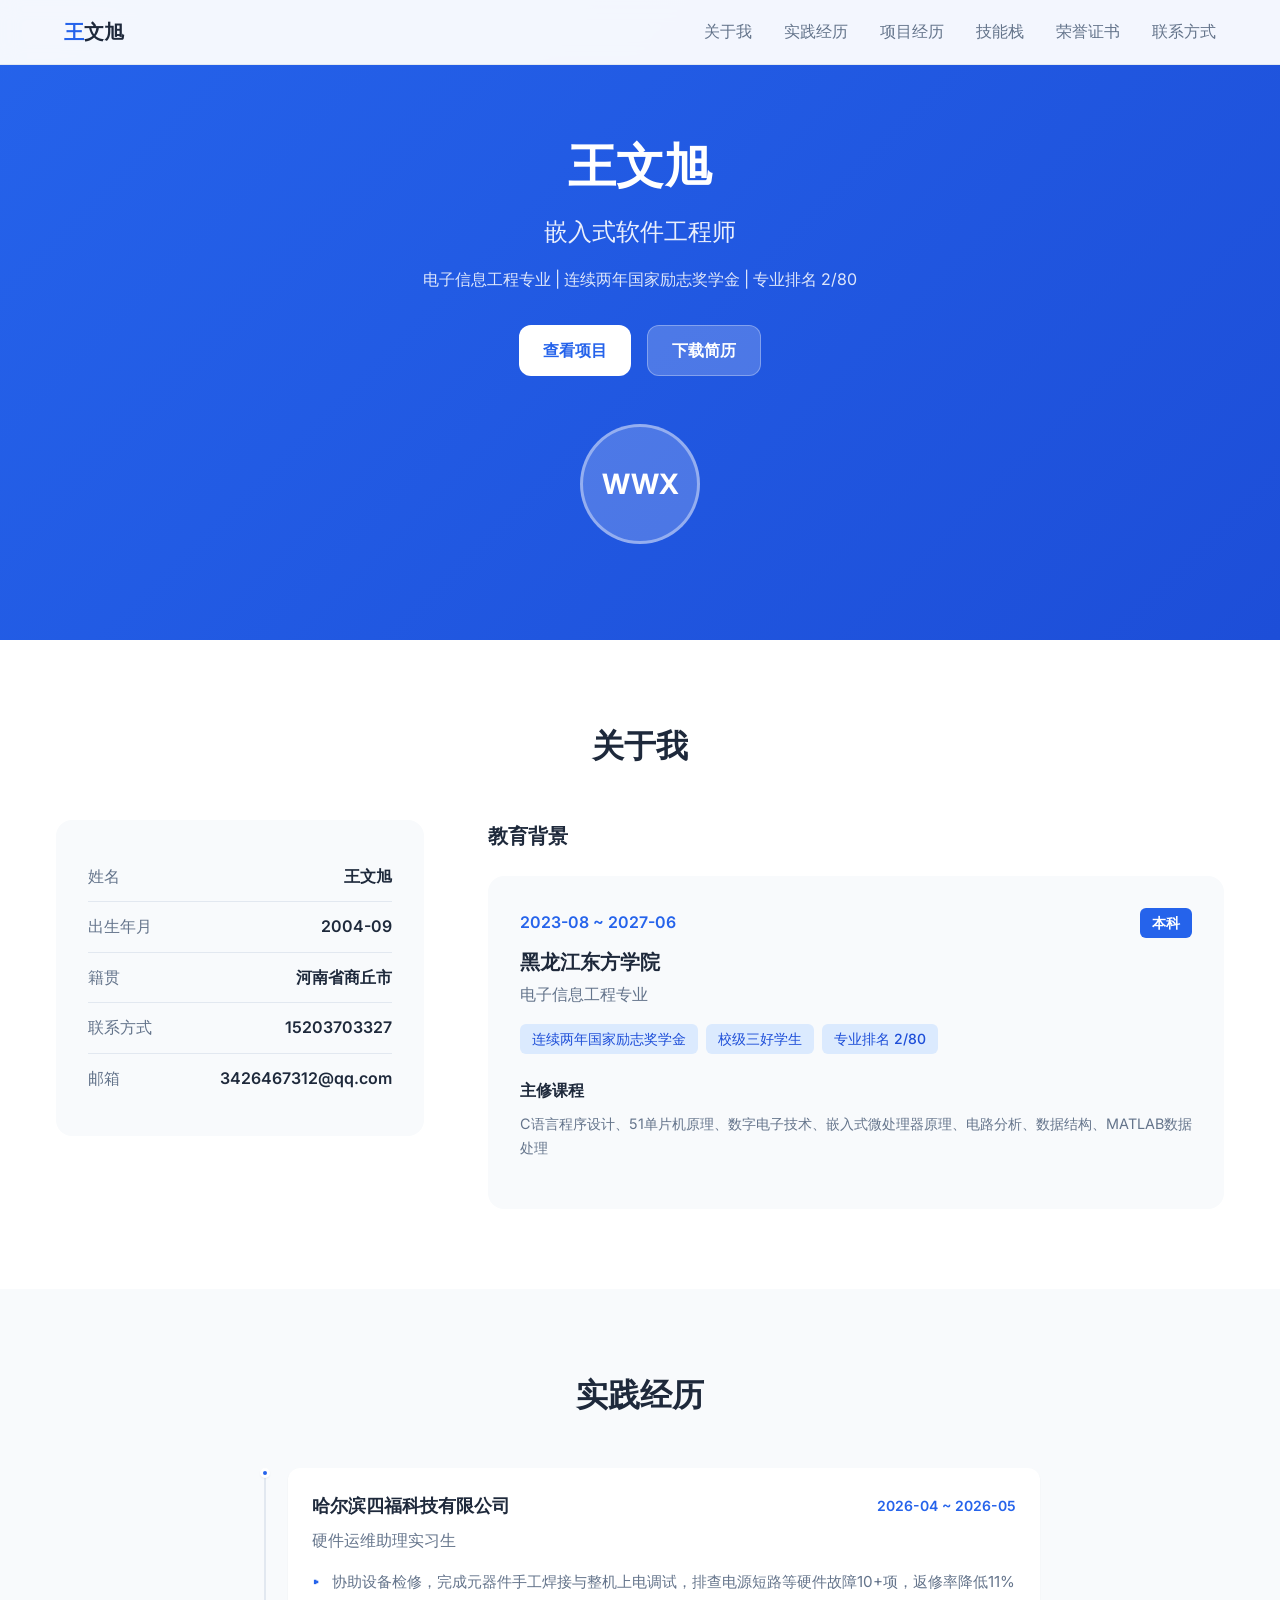
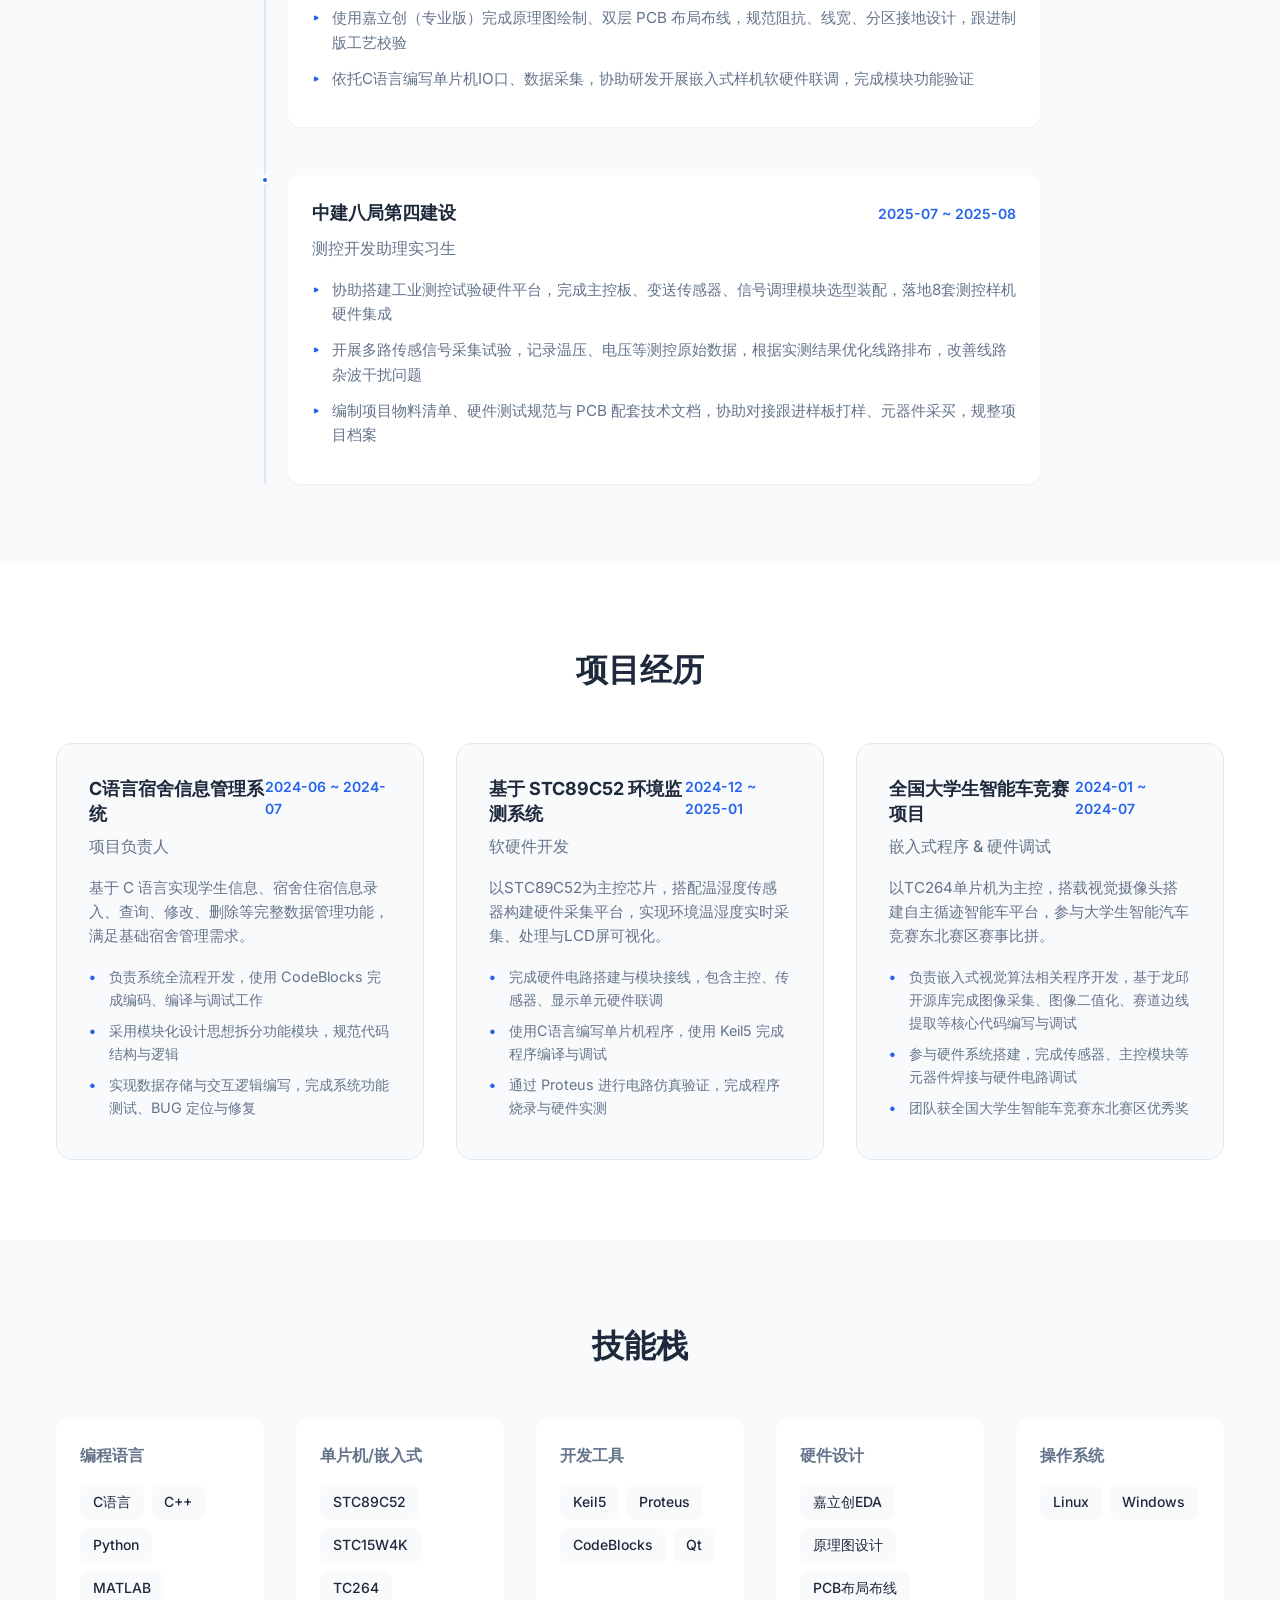
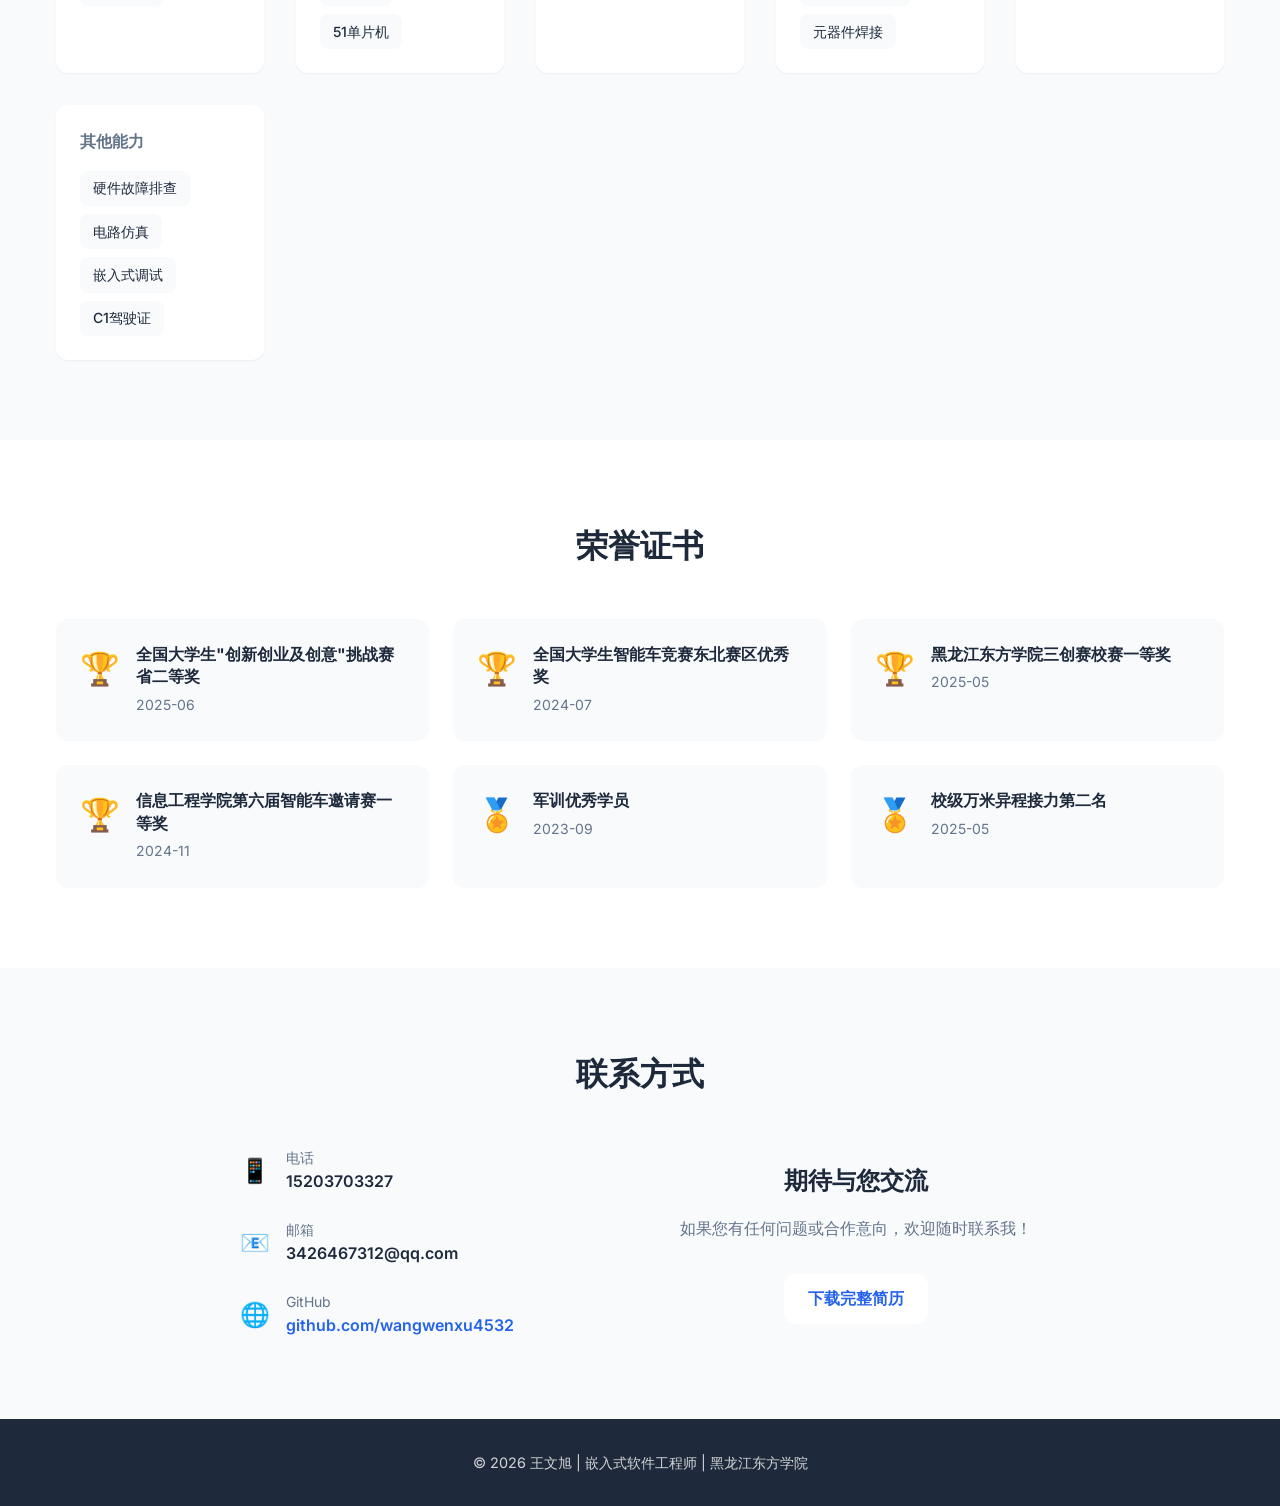
==== index.html @ 25e0a3b1 "Initial commit: Personal resume website" ====
<!DOCTYPE html>
<html lang="zh-CN">
<head>
    <meta charset="UTF-8">
    <meta name="viewport" content="width=device-width, initial-scale=1.0">
    <meta name="description" content="王文旭 - 嵌入式软件工程师 | 电子信息工程 | 个人简历">
    <title>王文旭 - 嵌入式软件工程师</title>
    <link rel="stylesheet" href="css/style.css">
    <link rel="preconnect" href="https://fonts.googleapis.com">
    <link rel="preconnect" href="https://fonts.gstatic.com" crossorigin>
    <link href="https://fonts.googleapis.com/css2?family=Inter:wght@300;400;500;600;700&display=swap" rel="stylesheet">
</head>
<body>
    <nav class="navbar" id="navbar">
        <div class="container">
            <a href="#" class="navbar-logo">王<span>文旭</span></a>
            <ul class="navbar-menu" id="navbarMenu">
                <li><a href="#about" class="nav-link">关于我</a></li>
                <li><a href="#experience" class="nav-link">实践经历</a></li>
                <li><a href="#projects" class="nav-link">项目经历</a></li>
                <li><a href="#skills" class="nav-link">技能栈</a></li>
                <li><a href="#awards" class="nav-link">荣誉证书</a></li>
                <li><a href="#contact" class="nav-link">联系方式</a></li>
            </ul>
            <button class="navbar-toggle" id="navbarToggle">
                <span></span>
                <span></span>
                <span></span>
            </button>
        </div>
    </nav>

    <section class="hero" id="hero">
        <div class="container">
            <div class="hero-content">
                <div class="hero-text">
                    <h1 class="hero-name">王文旭</h1>
                    <h2 class="hero-title">嵌入式软件工程师</h2>
                    <p class="hero-desc">电子信息工程专业 | 连续两年国家励志奖学金 | 专业排名 2/80</p>
                    <div class="hero-buttons">
                        <a href="#projects" class="btn btn-primary">查看项目</a>
                        <a href="assets/resume.pdf" download class="btn btn-secondary">下载简历</a>
                    </div>
                </div>
                <div class="hero-avatar">
                    <div class="avatar-circle">
                        <span>WWX</span>
                    </div>
                </div>
            </div>
        </div>
    </section>

    <section class="about" id="about">
        <div class="container">
            <h2 class="section-title">关于我</h2>
            <div class="about-content">
                <div class="about-info">
                    <div class="info-item">
                        <span class="info-label">姓名</span>
                        <span class="info-value">王文旭</span>
                    </div>
                    <div class="info-item">
                        <span class="info-label">出生年月</span>
                        <span class="info-value">2004-09</span>
                    </div>
                    <div class="info-item">
                        <span class="info-label">籍贯</span>
                        <span class="info-value">河南省商丘市</span>
                    </div>
                    <div class="info-item">
                        <span class="info-label">联系方式</span>
                        <span class="info-value">15203703327</span>
                    </div>
                    <div class="info-item">
                        <span class="info-label">邮箱</span>
                        <span class="info-value">3426467312@qq.com</span>
                    </div>
                </div>
                <div class="about-education">
                    <h3>教育背景</h3>
                    <div class="education-item">
                        <div class="education-header">
                            <span class="education-date">2023-08 ~ 2027-06</span>
                            <span class="education-degree">本科</span>
                        </div>
                        <h4>黑龙江东方学院</h4>
                        <p>电子信息工程专业</p>
                        <div class="education-highlights">
                            <span class="highlight-badge">连续两年国家励志奖学金</span>
                            <span class="highlight-badge">校级三好学生</span>
                            <span class="highlight-badge">专业排名 2/80</span>
                        </div>
                        <div class="education-courses">
                            <h5>主修课程</h5>
                            <p>C语言程序设计、51单片机原理、数字电子技术、嵌入式微处理器原理、电路分析、数据结构、MATLAB数据处理</p>
                        </div>
                    </div>
                </div>
            </div>
        </div>
    </section>

    <section class="experience" id="experience">
        <div class="container">
            <h2 class="section-title">实践经历</h2>
            <div class="timeline">
                <div class="timeline-item">
                    <div class="timeline-dot"></div>
                    <div class="timeline-content">
                        <div class="timeline-header">
                            <h3>哈尔滨四福科技有限公司</h3>
                            <span class="timeline-date">2026-04 ~ 2026-05</span>
                        </div>
                        <p class="timeline-position">硬件运维助理实习生</p>
                        <ul class="timeline-list">
                            <li>协助设备检修，完成元器件手工焊接与整机上电调试，排查电源短路等硬件故障10+项，返修率降低11%</li>
                            <li>使用嘉立创（专业版）完成原理图绘制、双层 PCB 布局布线，规范阻抗、线宽、分区接地设计，跟进制版工艺校验</li>
                            <li>依托C语言编写单片机IO口、数据采集，协助研发开展嵌入式样机软硬件联调，完成模块功能验证</li>
                        </ul>
                    </div>
                </div>
                <div class="timeline-item">
                    <div class="timeline-dot"></div>
                    <div class="timeline-content">
                        <div class="timeline-header">
                            <h3>中建八局第四建设</h3>
                            <span class="timeline-date">2025-07 ~ 2025-08</span>
                        </div>
                        <p class="timeline-position">测控开发助理实习生</p>
                        <ul class="timeline-list">
                            <li>协助搭建工业测控试验硬件平台，完成主控板、变送传感器、信号调理模块选型装配，落地8套测控样机硬件集成</li>
                            <li>开展多路传感信号采集试验，记录温压、电压等测控原始数据，根据实测结果优化线路排布，改善线路杂波干扰问题</li>
                            <li>编制项目物料清单、硬件测试规范与 PCB 配套技术文档，协助对接跟进样板打样、元器件采买，规整项目档案</li>
                        </ul>
                    </div>
                </div>
            </div>
        </div>
    </section>

    <section class="projects" id="projects">
        <div class="container">
            <h2 class="section-title">项目经历</h2>
            <div class="projects-grid">
                <div class="project-card">
                    <div class="project-header">
                        <h3>C语言宿舍信息管理系统</h3>
                        <span class="project-date">2024-06 ~ 2024-07</span>
                    </div>
                    <p class="project-role">项目负责人</p>
                    <p class="project-desc">基于 C 语言实现学生信息、宿舍住宿信息录入、查询、修改、删除等完整数据管理功能，满足基础宿舍管理需求。</p>
                    <ul class="project-list">
                        <li>负责系统全流程开发，使用 CodeBlocks 完成编码、编译与调试工作</li>
                        <li>采用模块化设计思想拆分功能模块，规范代码结构与逻辑</li>
                        <li>实现数据存储与交互逻辑编写，完成系统功能测试、BUG 定位与修复</li>
                    </ul>
                </div>
                <div class="project-card">
                    <div class="project-header">
                        <h3>基于 STC89C52 环境监测系统</h3>
                        <span class="project-date">2024-12 ~ 2025-01</span>
                    </div>
                    <p class="project-role">软硬件开发</p>
                    <p class="project-desc">以STC89C52为主控芯片，搭配温湿度传感器构建硬件采集平台，实现环境温湿度实时采集、处理与LCD屏可视化。</p>
                    <ul class="project-list">
                        <li>完成硬件电路搭建与模块接线，包含主控、传感器、显示单元硬件联调</li>
                        <li>使用C语言编写单片机程序，使用 Keil5 完成程序编译与调试</li>
                        <li>通过 Proteus 进行电路仿真验证，完成程序烧录与硬件实测</li>
                    </ul>
                </div>
                <div class="project-card">
                    <div class="project-header">
                        <h3>全国大学生智能车竞赛项目</h3>
                        <span class="project-date">2024-01 ~ 2024-07</span>
                    </div>
                    <p class="project-role">嵌入式程序 & 硬件调试</p>
                    <p class="project-desc">以TC264单片机为主控，搭载视觉摄像头搭建自主循迹智能车平台，参与大学生智能汽车竞赛东北赛区赛事比拼。</p>
                    <ul class="project-list">
                        <li>负责嵌入式视觉算法相关程序开发，基于龙邱开源库完成图像采集、图像二值化、赛道边线提取等核心代码编写与调试</li>
                        <li>参与硬件系统搭建，完成传感器、主控模块等元器件焊接与硬件电路调试</li>
                        <li>团队获全国大学生智能车竞赛东北赛区优秀奖</li>
                    </ul>
                </div>
            </div>
        </div>
    </section>

    <section class="skills" id="skills">
        <div class="container">
            <h2 class="section-title">技能栈</h2>
            <div class="skills-grid">
                <div class="skill-category">
                    <h3>编程语言</h3>
                    <div class="skills-list">
                        <span class="skill-tag">C语言</span>
                        <span class="skill-tag">C++</span>
                        <span class="skill-tag">Python</span>
                        <span class="skill-tag">MATLAB</span>
                    </div>
                </div>
                <div class="skill-category">
                    <h3>单片机/嵌入式</h3>
                    <div class="skills-list">
                        <span class="skill-tag">STC89C52</span>
                        <span class="skill-tag">STC15W4K</span>
                        <span class="skill-tag">TC264</span>
                        <span class="skill-tag">51单片机</span>
                    </div>
                </div>
                <div class="skill-category">
                    <h3>开发工具</h3>
                    <div class="skills-list">
                        <span class="skill-tag">Keil5</span>
                        <span class="skill-tag">Proteus</span>
                        <span class="skill-tag">CodeBlocks</span>
                        <span class="skill-tag">Qt</span>
                    </div>
                </div>
                <div class="skill-category">
                    <h3>硬件设计</h3>
                    <div class="skills-list">
                        <span class="skill-tag">嘉立创EDA</span>
                        <span class="skill-tag">原理图设计</span>
                        <span class="skill-tag">PCB布局布线</span>
                        <span class="skill-tag">元器件焊接</span>
                    </div>
                </div>
                <div class="skill-category">
                    <h3>操作系统</h3>
                    <div class="skills-list">
                        <span class="skill-tag">Linux</span>
                        <span class="skill-tag">Windows</span>
                    </div>
                </div>
                <div class="skill-category">
                    <h3>其他能力</h3>
                    <div class="skills-list">
                        <span class="skill-tag">硬件故障排查</span>
                        <span class="skill-tag">电路仿真</span>
                        <span class="skill-tag">嵌入式调试</span>
                        <span class="skill-tag">C1驾驶证</span>
                    </div>
                </div>
            </div>
        </div>
    </section>

    <section class="awards" id="awards">
        <div class="container">
            <h2 class="section-title">荣誉证书</h2>
            <div class="awards-grid">
                <div class="award-item">
                    <div class="award-icon">🏆</div>
                    <div class="award-content">
                        <h4>全国大学生"创新创业及创意"挑战赛省二等奖</h4>
                        <span class="award-date">2025-06</span>
                    </div>
                </div>
                <div class="award-item">
                    <div class="award-icon">🏆</div>
                    <div class="award-content">
                        <h4>全国大学生智能车竞赛东北赛区优秀奖</h4>
                        <span class="award-date">2024-07</span>
                    </div>
                </div>
                <div class="award-item">
                    <div class="award-icon">🏆</div>
                    <div class="award-content">
                        <h4>黑龙江东方学院三创赛校赛一等奖</h4>
                        <span class="award-date">2025-05</span>
                    </div>
                </div>
                <div class="award-item">
                    <div class="award-icon">🏆</div>
                    <div class="award-content">
                        <h4>信息工程学院第六届智能车邀请赛一等奖</h4>
                        <span class="award-date">2024-11</span>
                    </div>
                </div>
                <div class="award-item">
                    <div class="award-icon">🏅</div>
                    <div class="award-content">
                        <h4>军训优秀学员</h4>
                        <span class="award-date">2023-09</span>
                    </div>
                </div>
                <div class="award-item">
                    <div class="award-icon">🏅</div>
                    <div class="award-content">
                        <h4>校级万米异程接力第二名</h4>
                        <span class="award-date">2025-05</span>
                    </div>
                </div>
            </div>
        </div>
    </section>

    <section class="contact" id="contact">
        <div class="container">
            <h2 class="section-title">联系方式</h2>
            <div class="contact-content">
                <div class="contact-info">
                    <div class="contact-item">
                        <span class="contact-icon">📱</span>
                        <div class="contact-text">
                            <span class="contact-label">电话</span>
                            <span class="contact-value">15203703327</span>
                        </div>
                    </div>
                    <div class="contact-item">
                        <span class="contact-icon">📧</span>
                        <div class="contact-text">
                            <span class="contact-label">邮箱</span>
                            <span class="contact-value">3426467312@qq.com</span>
                        </div>
                    </div>
                    <div class="contact-item">
                        <span class="contact-icon">🌐</span>
                        <div class="contact-text">
                            <span class="contact-label">GitHub</span>
                            <span class="contact-value"><a href="https://github.com/wangwenxu4532" target="_blank">github.com/wangwenxu4532</a></span>
                        </div>
                    </div>
                </div>
                <div class="contact-action">
                    <h3>期待与您交流</h3>
                    <p>如果您有任何问题或合作意向，欢迎随时联系我！</p>
                    <a href="assets/resume.pdf" download class="btn btn-primary">下载完整简历</a>
                </div>
            </div>
        </div>
    </section>

    <footer class="footer">
        <div class="container">
            <p>&copy; 2026 王文旭 | 嵌入式软件工程师 | 黑龙江东方学院</p>
        </div>
    </footer>

    <script src="js/main.js"></script>
</body>
</html>
---- css/style.css ----
:root {
    --primary-color: #2563EB;
    --primary-dark: #1D4ED8;
    --primary-light: #3B82F6;
    --bg-color: #FFFFFF;
    --bg-secondary: #F8FAFC;
    --text-primary: #1E293B;
    --text-secondary: #64748B;
    --border-color: #E2E8F0;
    --shadow-sm: 0 1px 2px 0 rgba(0, 0, 0, 0.05);
    --shadow-md: 0 4px 6px -1px rgba(0, 0, 0, 0.1), 0 2px 4px -1px rgba(0, 0, 0, 0.06);
    --shadow-lg: 0 10px 15px -3px rgba(0, 0, 0, 0.1), 0 4px 6px -2px rgba(0, 0, 0, 0.05);
    --radius-sm: 0.375rem;
    --radius-md: 0.5rem;
    --radius-lg: 0.75rem;
    --radius-xl: 1rem;
    --font-sans: 'Inter', -apple-system, BlinkMacSystemFont, 'Segoe UI', Roboto, sans-serif;
    --transition: all 0.3s ease;
}

* {
    margin: 0;
    padding: 0;
    box-sizing: border-box;
}

html {
    scroll-behavior: smooth;
}

body {
    font-family: var(--font-sans);
    color: var(--text-primary);
    background-color: var(--bg-color);
    line-height: 1.6;
    overflow-x: hidden;
}

.container {
    max-width: 1200px;
    margin: 0 auto;
    padding: 0 1rem;
}

.navbar {
    position: fixed;
    top: 0;
    left: 0;
    right: 0;
    background-color: rgba(255, 255, 255, 0.95);
    backdrop-filter: blur(10px);
    border-bottom: 1px solid var(--border-color);
    z-index: 1000;
    transition: var(--transition);
}

.navbar.scrolled {
    box-shadow: var(--shadow-md);
}

.navbar .container {
    display: flex;
    justify-content: space-between;
    align-items: center;
    padding: 1rem 1.5rem;
}

.navbar-logo {
    font-size: 1.25rem;
    font-weight: 700;
    color: var(--primary-color);
    text-decoration: none;
}

.navbar-logo span {
    color: var(--text-primary);
}

.navbar-menu {
    display: flex;
    list-style: none;
    gap: 2rem;
}

.nav-link {
    text-decoration: none;
    color: var(--text-secondary);
    font-weight: 500;
    transition: var(--transition);
    position: relative;
}

.nav-link:hover,
.nav-link.active {
    color: var(--primary-color);
}

.nav-link.active::after {
    content: '';
    position: absolute;
    bottom: -4px;
    left: 0;
    width: 100%;
    height: 2px;
    background-color: var(--primary-color);
}

.navbar-toggle {
    display: none;
    flex-direction: column;
    gap: 4px;
    background: none;
    border: none;
    cursor: pointer;
    padding: 4px;
}

.navbar-toggle span {
    width: 24px;
    height: 2px;
    background-color: var(--text-primary);
    transition: var(--transition);
}

.navbar-toggle.active span:nth-child(1) {
    transform: rotate(45deg) translate(5px, 5px);
}

.navbar-toggle.active span:nth-child(2) {
    opacity: 0;
}

.navbar-toggle.active span:nth-child(3) {
    transform: rotate(-45deg) translate(5px, -5px);
}

.hero {
    padding: 8rem 0 6rem;
    background: linear-gradient(135deg, var(--primary-color) 0%, var(--primary-dark) 100%);
    color: white;
    text-align: center;
}

.hero-content {
    display: flex;
    flex-direction: column;
    align-items: center;
    gap: 2rem;
}

.hero-text {
    max-width: 600px;
}

.hero-name {
    font-size: 3rem;
    font-weight: 700;
    margin-bottom: 0.5rem;
}

.hero-title {
    font-size: 1.5rem;
    font-weight: 500;
    margin-bottom: 1rem;
    opacity: 0.9;
}

.hero-desc {
    font-size: 1rem;
    opacity: 0.85;
    margin-bottom: 2rem;
}

.hero-buttons {
    display: flex;
    gap: 1rem;
    flex-wrap: wrap;
    justify-content: center;
}

.btn {
    padding: 0.75rem 1.5rem;
    border-radius: var(--radius-lg);
    font-weight: 600;
    text-decoration: none;
    transition: var(--transition);
    display: inline-flex;
    align-items: center;
    gap: 0.5rem;
}

.btn-primary {
    background-color: white;
    color: var(--primary-color);
}

.btn-primary:hover {
    background-color: #F1F5F9;
    transform: translateY(-2px);
    box-shadow: var(--shadow-lg);
}

.btn-secondary {
    background-color: rgba(255, 255, 255, 0.2);
    color: white;
    border: 1px solid rgba(255, 255, 255, 0.3);
}

.btn-secondary:hover {
    background-color: rgba(255, 255, 255, 0.3);
    transform: translateY(-2px);
}

.hero-avatar {
    margin-top: 1rem;
}

.avatar-circle {
    width: 120px;
    height: 120px;
    border-radius: 50%;
    background-color: rgba(255, 255, 255, 0.2);
    border: 3px solid rgba(255, 255, 255, 0.4);
    display: flex;
    align-items: center;
    justify-content: center;
    font-size: 1.75rem;
    font-weight: 700;
}

section {
    padding: 5rem 0;
}

.section-title {
    font-size: 2rem;
    font-weight: 700;
    text-align: center;
    margin-bottom: 3rem;
    color: var(--text-primary);
}

.about {
    background-color: var(--bg-color);
}

.about-content {
    display: grid;
    grid-template-columns: 1fr 2fr;
    gap: 4rem;
    align-items: start;
}

.about-info {
    background-color: var(--bg-secondary);
    padding: 2rem;
    border-radius: var(--radius-xl);
}

.info-item {
    display: flex;
    justify-content: space-between;
    padding: 0.75rem 0;
    border-bottom: 1px solid var(--border-color);
}

.info-item:last-child {
    border-bottom: none;
}

.info-label {
    color: var(--text-secondary);
    font-weight: 500;
}

.info-value {
    color: var(--text-primary);
    font-weight: 600;
}

.about-education h3 {
    font-size: 1.25rem;
    margin-bottom: 1.5rem;
    color: var(--text-primary);
}

.education-item {
    background-color: var(--bg-secondary);
    padding: 2rem;
    border-radius: var(--radius-xl);
}

.education-header {
    display: flex;
    justify-content: space-between;
    align-items: center;
    margin-bottom: 0.5rem;
}

.education-date {
    color: var(--primary-color);
    font-weight: 600;
}

.education-degree {
    background-color: var(--primary-color);
    color: white;
    padding: 0.25rem 0.75rem;
    border-radius: var(--radius-sm);
    font-size: 0.875rem;
    font-weight: 600;
}

.education-item h4 {
    font-size: 1.25rem;
    margin-bottom: 0.25rem;
}

.education-item p {
    color: var(--text-secondary);
    margin-bottom: 1rem;
}

.education-highlights {
    display: flex;
    flex-wrap: wrap;
    gap: 0.5rem;
    margin-bottom: 1.5rem;
}

.highlight-badge {
    background-color: #DBEAFE;
    color: var(--primary-dark);
    padding: 0.25rem 0.75rem;
    border-radius: var(--radius-sm);
    font-size: 0.875rem;
    font-weight: 500;
}

.education-courses h5 {
    font-size: 1rem;
    margin-bottom: 0.5rem;
    color: var(--text-primary);
}

.education-courses p {
    font-size: 0.9rem;
    line-height: 1.7;
}

.experience {
    background-color: var(--bg-secondary);
}

.timeline {
    position: relative;
    max-width: 800px;
    margin: 0 auto;
}

.timeline::before {
    content: '';
    position: absolute;
    left: 24px;
    top: 0;
    bottom: 0;
    width: 2px;
    background-color: var(--border-color);
}

.timeline-item {
    position: relative;
    padding-left: 3rem;
    margin-bottom: 3rem;
}

.timeline-item:last-child {
    margin-bottom: 0;
}

.timeline-dot {
    position: absolute;
    left: 20px;
    top: 0;
    width: 10px;
    height: 10px;
    background-color: var(--primary-color);
    border-radius: 50%;
    border: 3px solid white;
    box-shadow: var(--shadow-sm);
}

.timeline-content {
    background-color: white;
    padding: 1.5rem;
    border-radius: var(--radius-lg);
    box-shadow: var(--shadow-sm);
}

.timeline-header {
    display: flex;
    justify-content: space-between;
    align-items: center;
    margin-bottom: 0.5rem;
}

.timeline-header h3 {
    font-size: 1.125rem;
}

.timeline-date {
    color: var(--primary-color);
    font-weight: 600;
    font-size: 0.875rem;
}

.timeline-position {
    color: var(--text-secondary);
    font-weight: 500;
    margin-bottom: 1rem;
}

.timeline-list {
    list-style: none;
}

.timeline-list li {
    padding-left: 1.25rem;
    position: relative;
    margin-bottom: 0.75rem;
    color: var(--text-secondary);
    font-size: 0.95rem;
}

.timeline-list li::before {
    content: '▸';
    position: absolute;
    left: 0;
    color: var(--primary-color);
    font-weight: 600;
}

.projects {
    background-color: var(--bg-color);
}

.projects-grid {
    display: grid;
    grid-template-columns: repeat(auto-fit, minmax(300px, 1fr));
    gap: 2rem;
}

.project-card {
    background-color: var(--bg-secondary);
    padding: 2rem;
    border-radius: var(--radius-xl);
    transition: var(--transition);
    border: 1px solid var(--border-color);
}

.project-card:hover {
    transform: translateY(-5px);
    box-shadow: var(--shadow-lg);
    border-color: var(--primary-color);
}

.project-header {
    display: flex;
    justify-content: space-between;
    align-items: flex-start;
    margin-bottom: 0.5rem;
}

.project-header h3 {
    font-size: 1.125rem;
    line-height: 1.4;
}

.project-date {
    color: var(--primary-color);
    font-weight: 600;
    font-size: 0.875rem;
}

.project-role {
    color: var(--text-secondary);
    font-weight: 500;
    margin-bottom: 1rem;
}

.project-desc {
    color: var(--text-secondary);
    margin-bottom: 1rem;
    font-size: 0.95rem;
}

.project-list {
    list-style: none;
}

.project-list li {
    padding-left: 1.25rem;
    position: relative;
    margin-bottom: 0.5rem;
    color: var(--text-secondary);
    font-size: 0.9rem;
}

.project-list li::before {
    content: '•';
    position: absolute;
    left: 0;
    color: var(--primary-color);
    font-weight: 700;
}

.skills {
    background-color: var(--bg-secondary);
}

.skills-grid {
    display: grid;
    grid-template-columns: repeat(auto-fit, minmax(200px, 1fr));
    gap: 2rem;
}

.skill-category {
    background-color: white;
    padding: 1.5rem;
    border-radius: var(--radius-lg);
    box-shadow: var(--shadow-sm);
}

.skill-category h3 {
    font-size: 1rem;
    color: var(--text-secondary);
    margin-bottom: 1rem;
    font-weight: 600;
}

.skills-list {
    display: flex;
    flex-wrap: wrap;
    gap: 0.5rem;
}

.skill-tag {
    background-color: var(--bg-secondary);
    color: var(--text-primary);
    padding: 0.4rem 0.8rem;
    border-radius: var(--radius-md);
    font-size: 0.875rem;
    font-weight: 500;
    transition: var(--transition);
}

.skill-tag:hover {
    background-color: #DBEAFE;
    color: var(--primary-dark);
}

.awards {
    background-color: var(--bg-color);
}

.awards-grid {
    display: grid;
    grid-template-columns: repeat(auto-fit, minmax(300px, 1fr));
    gap: 1.5rem;
}

.award-item {
    display: flex;
    gap: 1rem;
    background-color: var(--bg-secondary);
    padding: 1.5rem;
    border-radius: var(--radius-lg);
    align-items: flex-start;
}

.award-icon {
    font-size: 2rem;
    flex-shrink: 0;
}

.award-content h4 {
    font-size: 1rem;
    margin-bottom: 0.25rem;
    line-height: 1.4;
}

.award-date {
    color: var(--text-secondary);
    font-size: 0.875rem;
}

.contact {
    background-color: var(--bg-secondary);
}

.contact-content {
    display: grid;
    grid-template-columns: 1fr 1fr;
    gap: 4rem;
    align-items: center;
    max-width: 800px;
    margin: 0 auto;
}

.contact-info {
    display: flex;
    flex-direction: column;
    gap: 1.5rem;
}

.contact-item {
    display: flex;
    align-items: center;
    gap: 1rem;
}

.contact-icon {
    font-size: 1.5rem;
}

.contact-text {
    display: flex;
    flex-direction: column;
}

.contact-label {
    color: var(--text-secondary);
    font-size: 0.875rem;
}

.contact-value {
    color: var(--text-primary);
    font-weight: 600;
    font-size: 1rem;
}

.contact-value a {
    color: var(--primary-color);
    text-decoration: none;
}

.contact-value a:hover {
    text-decoration: underline;
}

.contact-action {
    text-align: center;
}

.contact-action h3 {
    font-size: 1.5rem;
    margin-bottom: 1rem;
}

.contact-action p {
    color: var(--text-secondary);
    margin-bottom: 2rem;
}

.footer {
    background-color: var(--text-primary);
    color: white;
    padding: 2rem 0;
    text-align: center;
}

.footer p {
    font-size: 0.9rem;
    opacity: 0.8;
}

@media (max-width: 768px) {
    .navbar-menu {
        position: fixed;
        top: 60px;
        left: -100%;
        width: 100%;
        background-color: white;
        flex-direction: column;
        padding: 1rem;
        gap: 1rem;
        transition: var(--transition);
        box-shadow: var(--shadow-lg);
    }

    .navbar-menu.active {
        left: 0;
    }

    .navbar-toggle {
        display: flex;
    }

    .hero {
        padding: 6rem 0 4rem;
    }

    .hero-name {
        font-size: 2rem;
    }

    .hero-title {
        font-size: 1.125rem;
    }

    .avatar-circle {
        width: 100px;
        height: 100px;
        font-size: 1.5rem;
    }

    .about-content {
        grid-template-columns: 1fr;
        gap: 2rem;
    }

    .education-header {
        flex-direction: column;
        align-items: flex-start;
        gap: 0.5rem;
    }

    .timeline::before {
        left: 12px;
    }

    .timeline-dot {
        left: 8px;
    }

    .timeline-item {
        padding-left: 2rem;
    }

    .timeline-header {
        flex-direction: column;
        align-items: flex-start;
        gap: 0.5rem;
    }

    .contact-content {
        grid-template-columns: 1fr;
        gap: 2rem;
    }

    .contact-action {
        text-align: left;
    }

    .projects-grid {
        grid-template-columns: 1fr;
    }

    .skills-grid {
        grid-template-columns: repeat(2, 1fr);
    }

    .awards-grid {
        grid-template-columns: 1fr;
    }

    .section-title {
        font-size: 1.5rem;
    }
}

@media (max-width: 480px) {
    .skills-grid {
        grid-template-columns: 1fr;
    }

    .hero-buttons {
        flex-direction: column;
        align-items: center;
    }

    .btn {
        width: 100%;
        justify-content: center;
    }
}

.fade-in {
    opacity: 0;
    transform: translateY(20px);
    transition: opacity 0.6s ease, transform 0.6s ease;
}

.fade-in.visible {
    opacity: 1;
    transform: translateY(0);
}
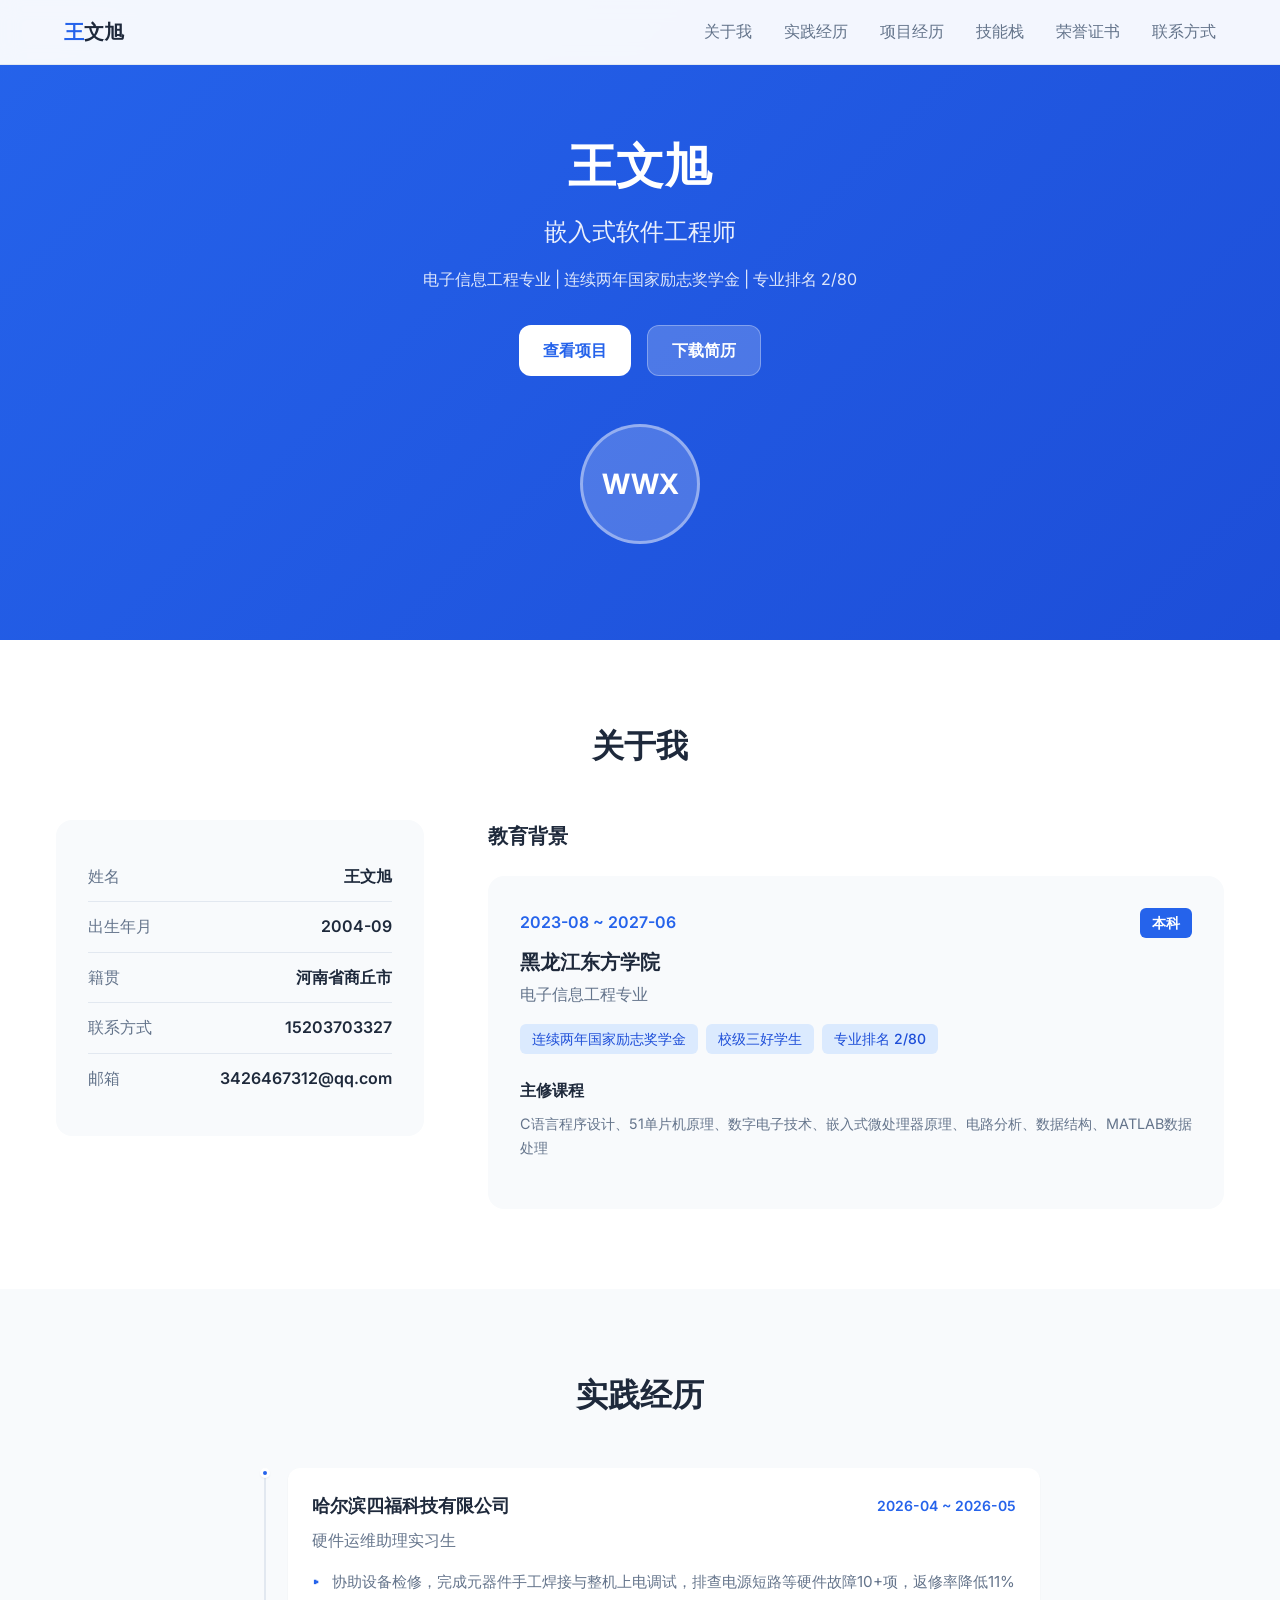
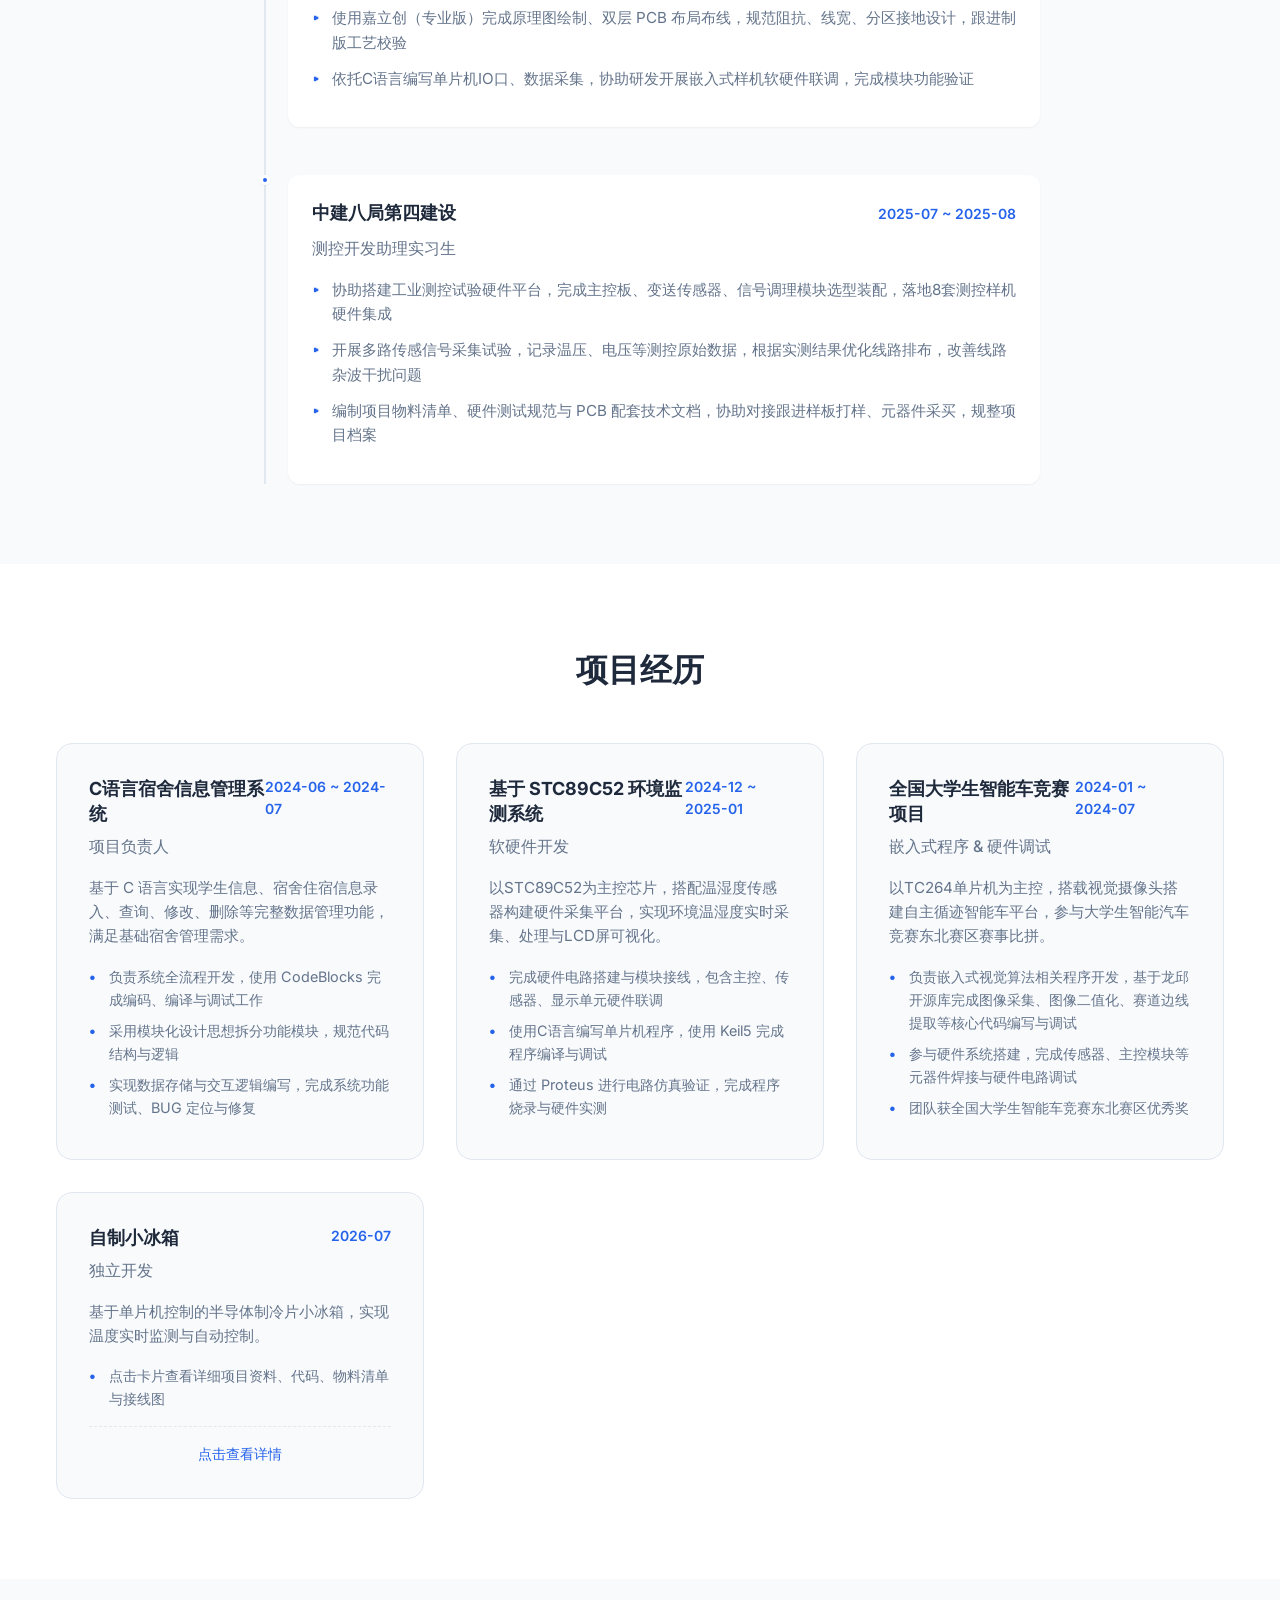
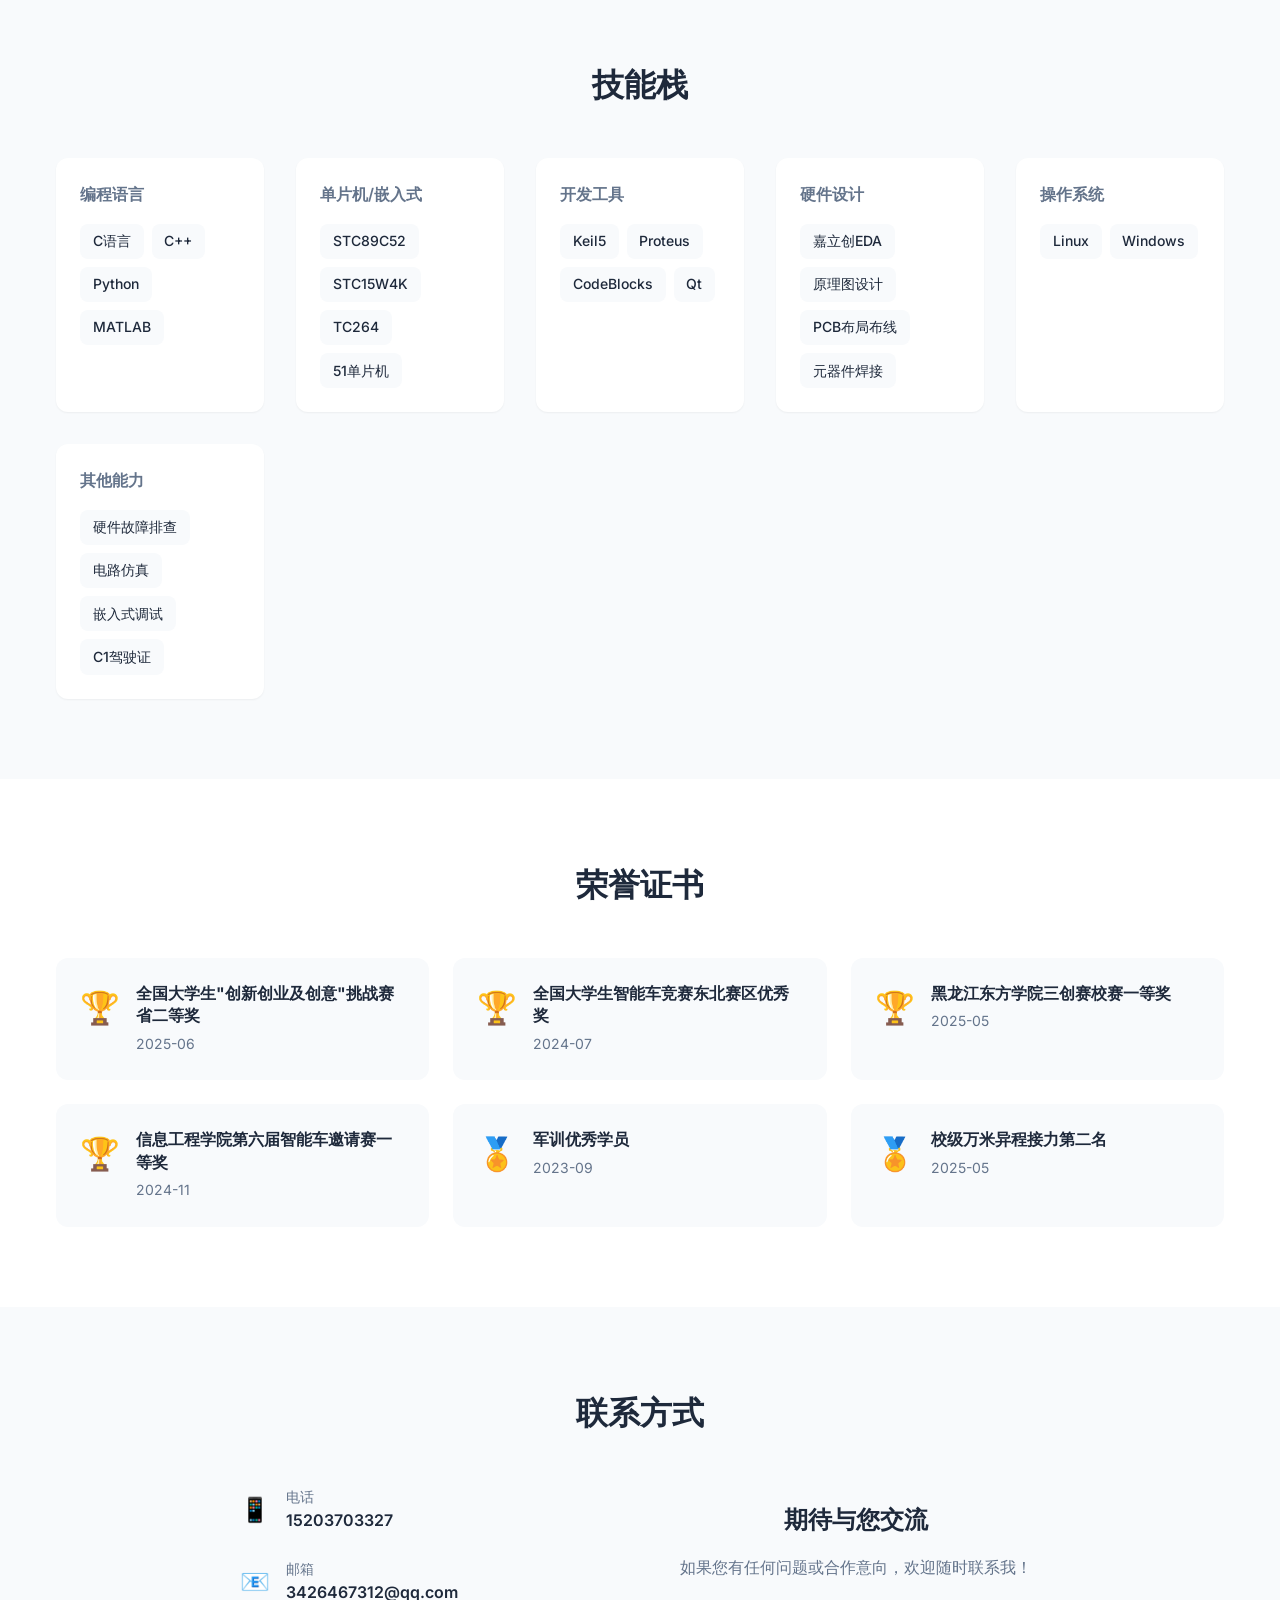
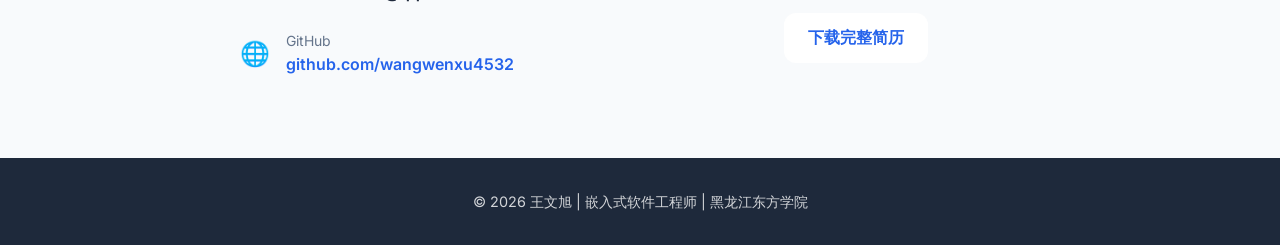
==== commit 8b9092d2: "Add fridge project with detail modal" ====
--- a/index.html
+++ b/index.html
@@ -182,6 +182,18 @@
                         <li>团队获全国大学生智能车竞赛东北赛区优秀奖</li>
                     </ul>
                 </div>
+                <div class="project-card" data-project="fridge" style="cursor: pointer;">
+                    <div class="project-header">
+                        <h3>自制小冰箱</h3>
+                        <span class="project-date">2026-07</span>
+                    </div>
+                    <p class="project-role">独立开发</p>
+                    <p class="project-desc">基于单片机控制的半导体制冷片小冰箱，实现温度实时监测与自动控制。</p>
+                    <ul class="project-list">
+                        <li>点击卡片查看详细项目资料、代码、物料清单与接线图</li>
+                    </ul>
+                    <div class="project-view-hint">点击查看详情</div>
+                </div>
             </div>
         </div>
     </section>
@@ -338,6 +350,87 @@
         </div>
     </footer>
 
+    <!-- 项目详情弹窗 -->
+    <div class="modal" id="projectModal">
+        <div class="modal-overlay"></div>
+        <div class="modal-container">
+            <div class="modal-header">
+                <h2 class="modal-title">自制小冰箱</h2>
+                <button class="modal-close" id="modalClose">&times;</button>
+            </div>
+            <div class="modal-content">
+                <div class="modal-section">
+                    <h3>项目介绍</h3>
+                    <p>基于STC89C52单片机控制的半导体制冷片小冰箱，实现温度实时监测与自动控制。通过DS18B20温度传感器采集箱内温度，根据设定温度阈值自动启停制冷片，同时配合LCD1602液晶显示屏实时显示当前温度与工作状态。</p>
+                </div>
+
+                <div class="modal-section">
+                    <h3>实物展示</h3>
+                    <div class="modal-images" id="fridgeImages">
+                        <p class="modal-placeholder">实物照片待补充...</p>
+                    </div>
+                </div>
+
+                <div class="modal-section">
+                    <h3>下载资料</h3>
+                    <div class="modal-downloads">
+                        <a href="assets/fridge/code.zip" download class="download-item">
+                            <span class="download-icon">📦</span>
+                            <span class="download-text">
+                                <strong>源代码</strong>
+                                <small>包含Keil5工程文件</small>
+                            </span>
+                        </a>
+                        <a href="assets/fridge/bom.pdf" download class="download-item">
+                            <span class="download-icon">📋</span>
+                            <span class="download-text">
+                                <strong>物料清单 (BOM)</strong>
+                                <small>元器件清单与规格</small>
+                            </span>
+                        </a>
+                        <a href="assets/fridge/wiring.pdf" download class="download-item">
+                            <span class="download-icon">🔌</span>
+                            <span class="download-text">
+                                <strong>接线清单</strong>
+                                <small>硬件接线图与说明</small>
+                            </span>
+                        </a>
+                    </div>
+                </div>
+
+                <div class="modal-section">
+                    <h3>技术参数</h3>
+                    <div class="modal-specs">
+                        <div class="spec-item">
+                            <span class="spec-label">主控芯片</span>
+                            <span class="spec-value">STC89C52RC</span>
+                        </div>
+                        <div class="spec-item">
+                            <span class="spec-label">温度传感器</span>
+                            <span class="spec-value">DS18B20</span>
+                        </div>
+                        <div class="spec-item">
+                            <span class="spec-label">显示模块</span>
+                            <span class="spec-value">LCD1602</span>
+                        </div>
+                        <div class="spec-item">
+                            <span class="spec-label">制冷方式</span>
+                            <span class="spec-value">半导体制冷片 TEC1-12706</span>
+                        </div>
+                        <div class="spec-item">
+                            <span class="spec-label">供电电源</span>
+                            <span class="spec-value">12V DC / 6A</span>
+                        </div>
+                        <div class="spec-item">
+                            <span class="spec-label">控制方式</span>
+                            <span class="spec-value">继电器自动开关控制</span>
+                        </div>
+                    </div>
+                </div>
+            </div>
+        </div>
+    </div>
+
     <script src="js/main.js"></script>
 </body>
 </html>
--- a/css/style.css
+++ b/css/style.css
@@ -795,3 +795,244 @@
     opacity: 1;
     transform: translateY(0);
 }
+
+/* ===== 项目详情弹窗 ===== */
+.modal {
+    display: none;
+    position: fixed;
+    top: 0;
+    left: 0;
+    right: 0;
+    bottom: 0;
+    z-index: 2000;
+    justify-content: center;
+    align-items: center;
+    padding: 1rem;
+}
+
+.modal.active {
+    display: flex;
+}
+
+.modal-overlay {
+    position: absolute;
+    top: 0;
+    left: 0;
+    right: 0;
+    bottom: 0;
+    background-color: rgba(0, 0, 0, 0.5);
+    backdrop-filter: blur(4px);
+}
+
+.modal-container {
+    position: relative;
+    background-color: white;
+    border-radius: var(--radius-xl);
+    max-width: 800px;
+    width: 100%;
+    max-height: 90vh;
+    overflow-y: auto;
+    box-shadow: var(--shadow-lg);
+    animation: modalSlideIn 0.3s ease;
+}
+
+@keyframes modalSlideIn {
+    from {
+        opacity: 0;
+        transform: translateY(-30px);
+    }
+    to {
+        opacity: 1;
+        transform: translateY(0);
+    }
+}
+
+.modal-header {
+    display: flex;
+    justify-content: space-between;
+    align-items: center;
+    padding: 1.5rem 2rem;
+    border-bottom: 1px solid var(--border-color);
+    position: sticky;
+    top: 0;
+    background-color: white;
+    z-index: 10;
+}
+
+.modal-title {
+    font-size: 1.5rem;
+    color: var(--text-primary);
+}
+
+.modal-close {
+    background: none;
+    border: none;
+    font-size: 1.75rem;
+    color: var(--text-secondary);
+    cursor: pointer;
+    line-height: 1;
+    padding: 0.25rem;
+    border-radius: var(--radius-sm);
+    transition: var(--transition);
+}
+
+.modal-close:hover {
+    color: var(--text-primary);
+    background-color: var(--bg-secondary);
+}
+
+.modal-content {
+    padding: 2rem;
+}
+
+.modal-section {
+    margin-bottom: 2rem;
+}
+
+.modal-section:last-child {
+    margin-bottom: 0;
+}
+
+.modal-section h3 {
+    font-size: 1.125rem;
+    color: var(--primary-color);
+    margin-bottom: 1rem;
+    padding-bottom: 0.5rem;
+    border-bottom: 2px solid #DBEAFE;
+}
+
+.modal-section p {
+    color: var(--text-secondary);
+    line-height: 1.8;
+}
+
+.modal-images {
+    display: flex;
+    flex-wrap: wrap;
+    gap: 1rem;
+    justify-content: center;
+}
+
+.modal-images img {
+    max-width: 100%;
+    height: auto;
+    border-radius: var(--radius-md);
+    box-shadow: var(--shadow-sm);
+}
+
+.modal-placeholder {
+    color: var(--text-secondary);
+    font-style: italic;
+    padding: 2rem;
+    background-color: var(--bg-secondary);
+    border-radius: var(--radius-md);
+    text-align: center;
+}
+
+.modal-downloads {
+    display: grid;
+    grid-template-columns: repeat(auto-fit, minmax(220px, 1fr));
+    gap: 1rem;
+}
+
+.download-item {
+    display: flex;
+    align-items: center;
+    gap: 1rem;
+    padding: 1rem 1.25rem;
+    background-color: var(--bg-secondary);
+    border-radius: var(--radius-md);
+    text-decoration: none;
+    color: var(--text-primary);
+    transition: var(--transition);
+    border: 1px solid var(--border-color);
+}
+
+.download-item:hover {
+    background-color: #DBEAFE;
+    border-color: var(--primary-color);
+    transform: translateY(-2px);
+    box-shadow: var(--shadow-md);
+}
+
+.download-icon {
+    font-size: 1.75rem;
+    flex-shrink: 0;
+}
+
+.download-text {
+    display: flex;
+    flex-direction: column;
+}
+
+.download-text strong {
+    font-weight: 600;
+    font-size: 1rem;
+}
+
+.download-text small {
+    color: var(--text-secondary);
+    font-size: 0.8rem;
+}
+
+.modal-specs {
+    display: grid;
+    grid-template-columns: repeat(auto-fit, minmax(200px, 1fr));
+    gap: 1rem;
+}
+
+.spec-item {
+    display: flex;
+    flex-direction: column;
+    gap: 0.25rem;
+    padding: 0.75rem 1rem;
+    background-color: var(--bg-secondary);
+    border-radius: var(--radius-md);
+}
+
+.spec-label {
+    color: var(--text-secondary);
+    font-size: 0.875rem;
+}
+
+.spec-value {
+    color: var(--text-primary);
+    font-weight: 600;
+}
+
+.project-view-hint {
+    text-align: center;
+    color: var(--primary-color);
+    font-size: 0.875rem;
+    margin-top: 1rem;
+    padding-top: 1rem;
+    border-top: 1px dashed var(--border-color);
+    font-weight: 500;
+}
+
+@media (max-width: 768px) {
+    .modal-container {
+        max-height: 95vh;
+        margin: 0.5rem;
+    }
+
+    .modal-content {
+        padding: 1rem;
+    }
+
+    .modal-header {
+        padding: 1rem 1.25rem;
+    }
+
+    .modal-title {
+        font-size: 1.25rem;
+    }
+
+    .modal-downloads {
+        grid-template-columns: 1fr;
+    }
+
+    .modal-specs {
+        grid-template-columns: 1fr;
+    }
+}
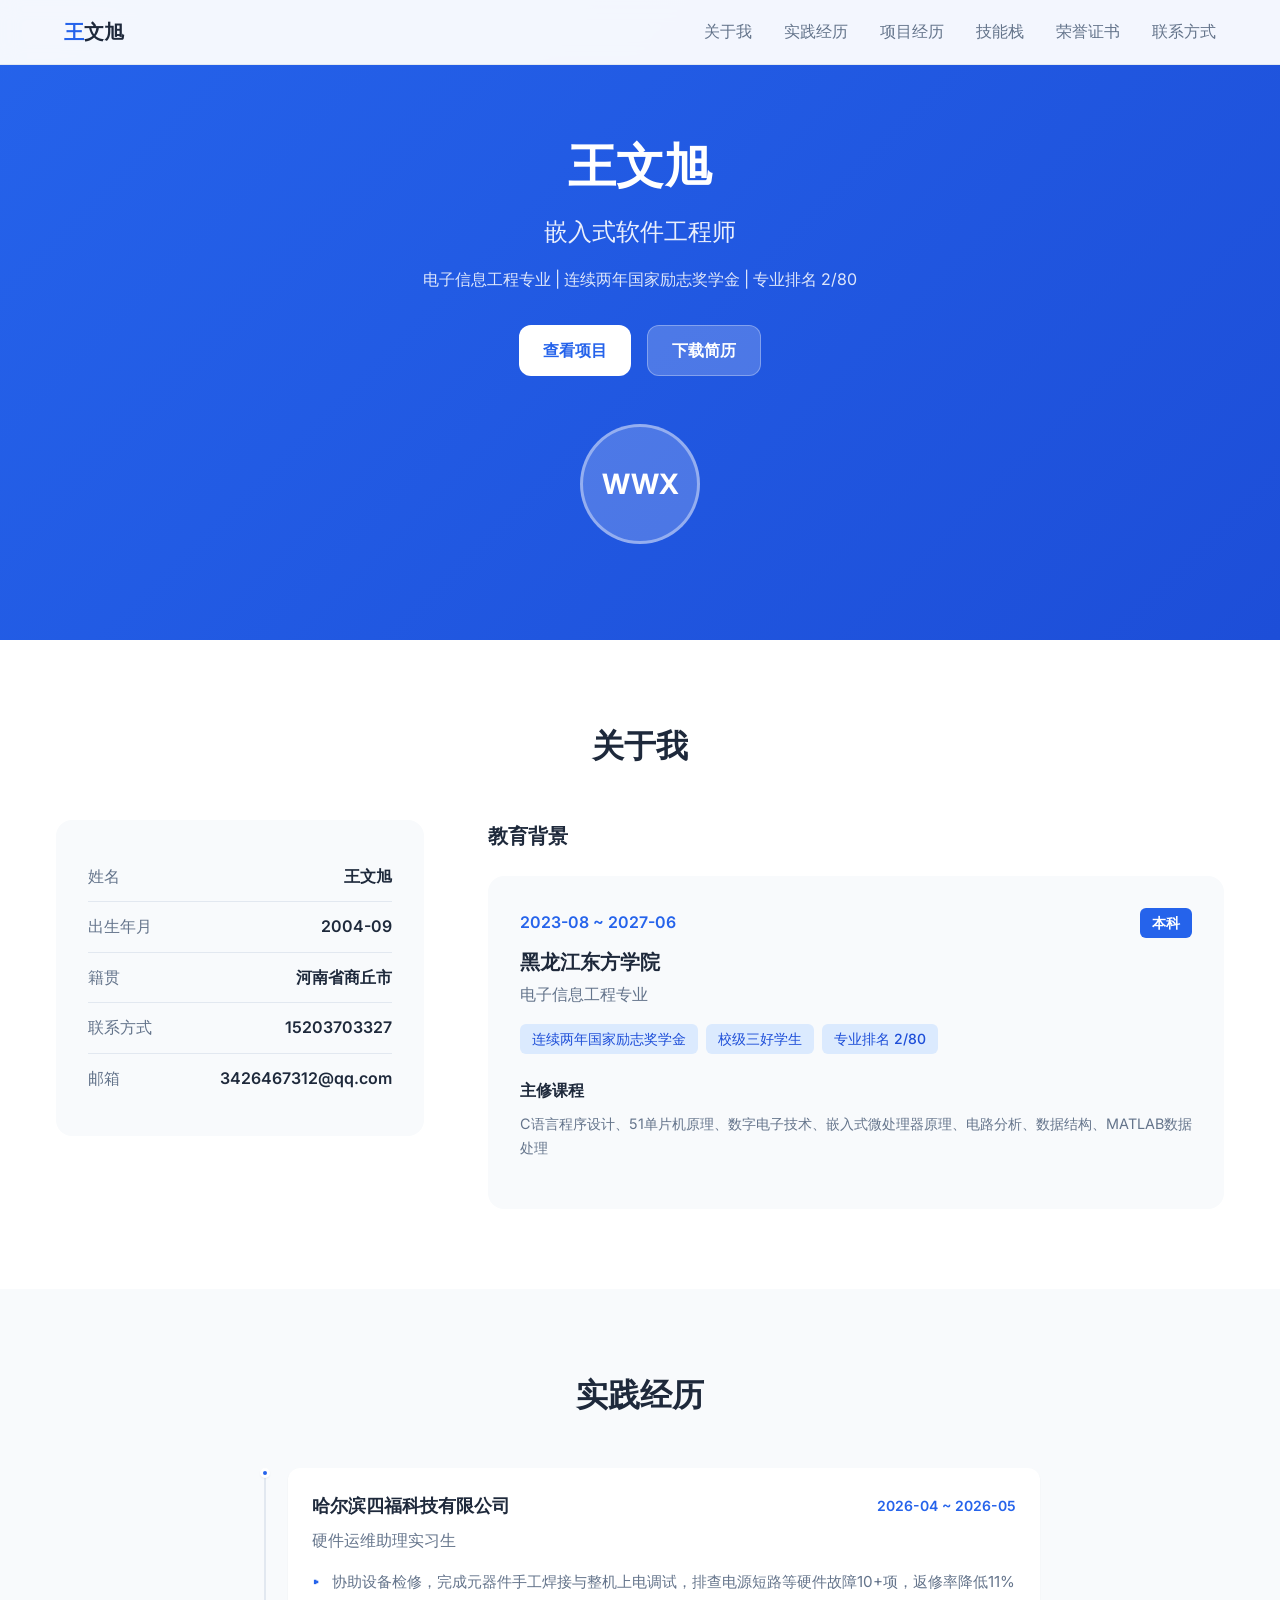
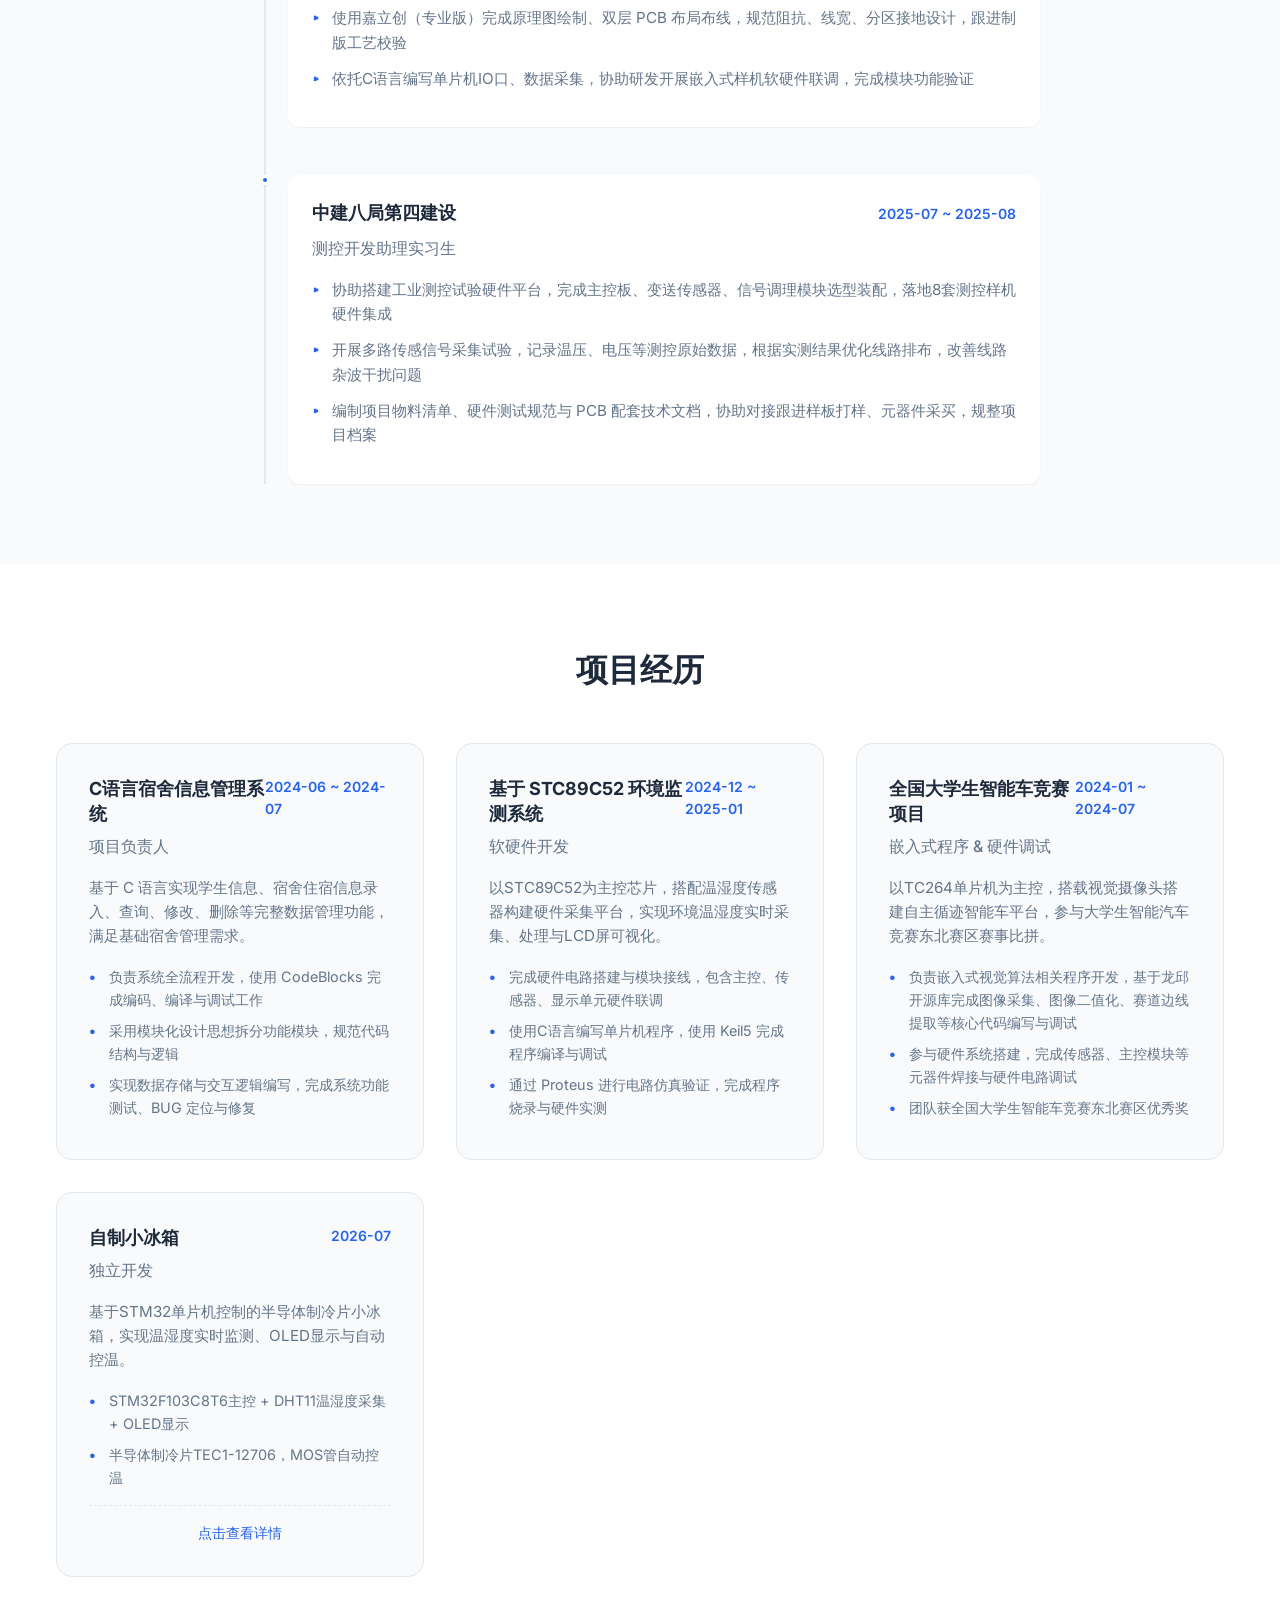
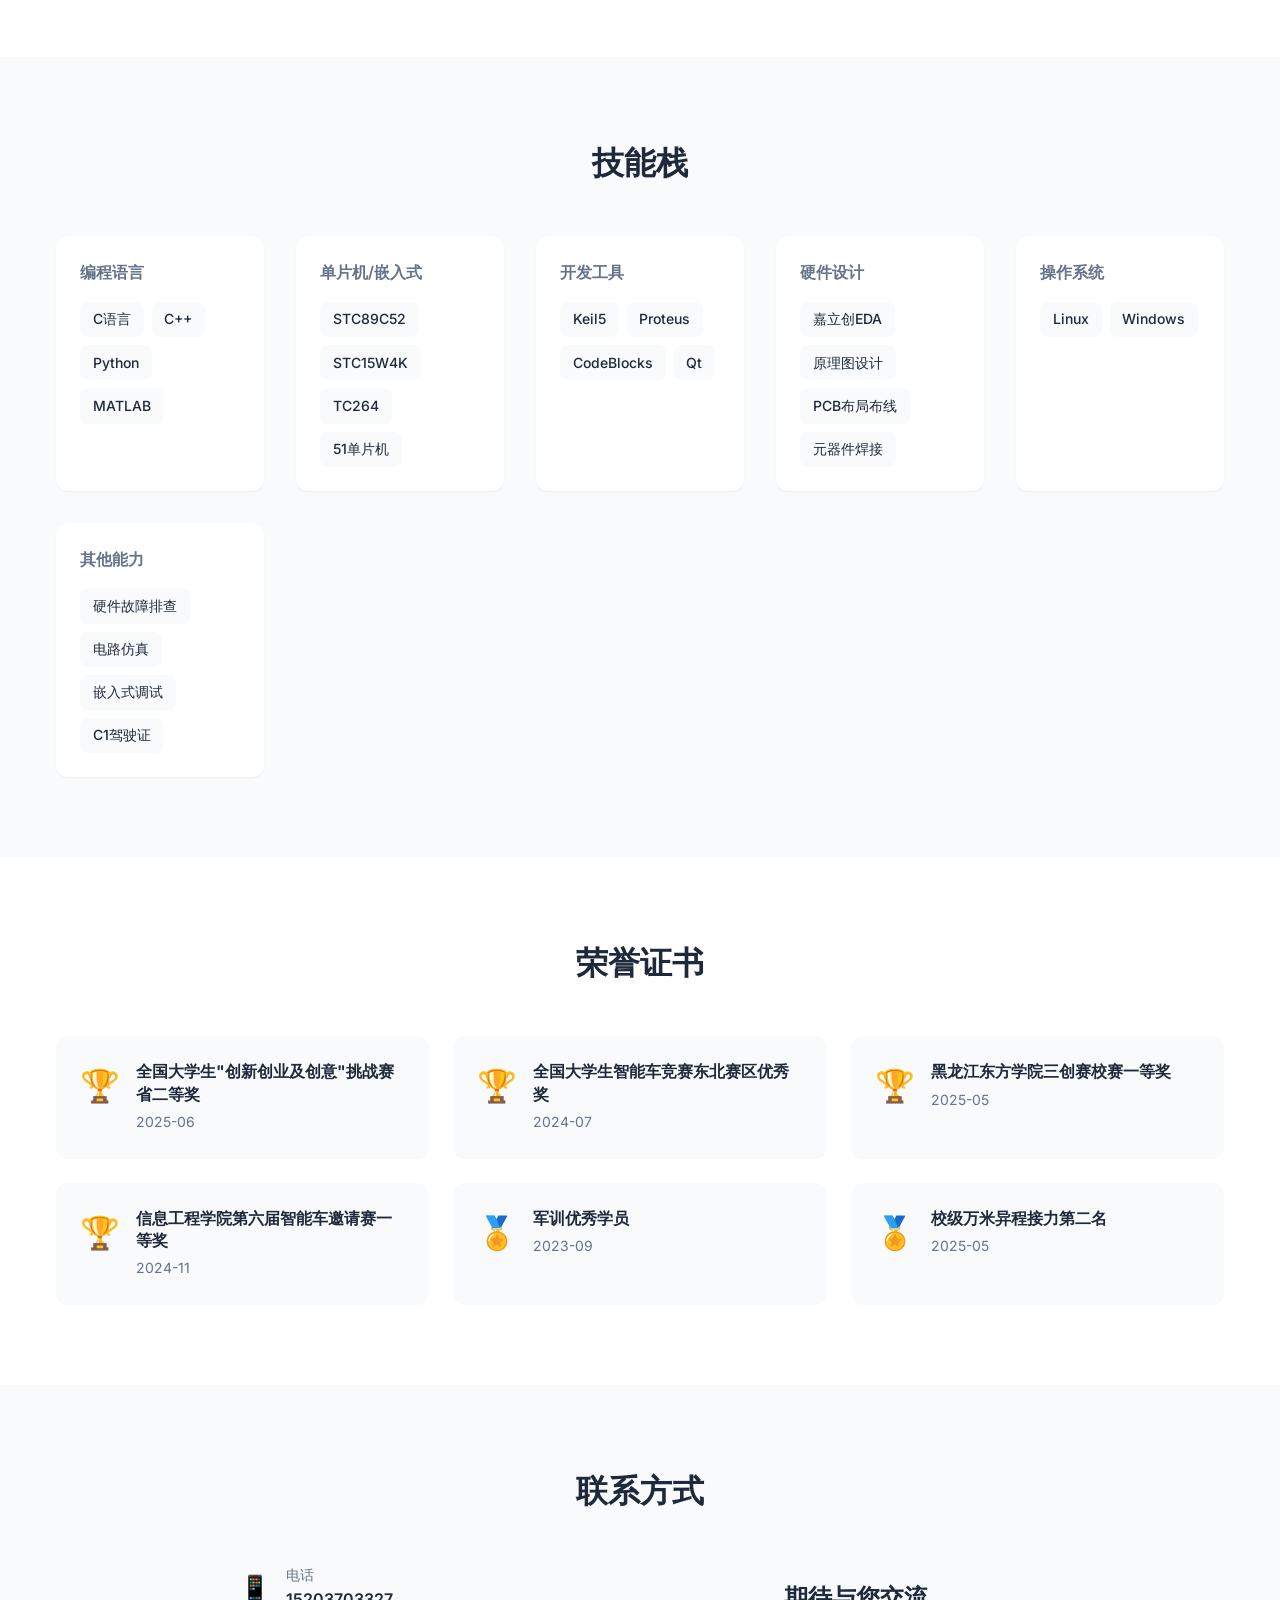
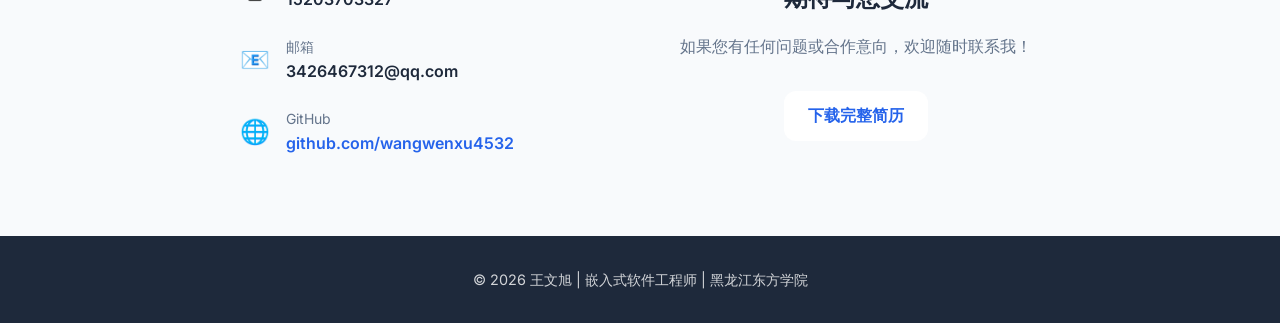
==== commit d45df685: "Add BOM table for fridge project with 15 components" ====
--- a/index.html
+++ b/index.html
@@ -188,9 +188,10 @@
                         <span class="project-date">2026-07</span>
                     </div>
                     <p class="project-role">独立开发</p>
-                    <p class="project-desc">基于单片机控制的半导体制冷片小冰箱，实现温度实时监测与自动控制。</p>
+                    <p class="project-desc">基于STM32单片机控制的半导体制冷片小冰箱，实现温湿度实时监测、OLED显示与自动控温。</p>
                     <ul class="project-list">
-                        <li>点击卡片查看详细项目资料、代码、物料清单与接线图</li>
+                        <li>STM32F103C8T6主控 + DHT11温湿度采集 + OLED显示</li>
+                        <li>半导体制冷片TEC1-12706，MOS管自动控温</li>
                     </ul>
                     <div class="project-view-hint">点击查看详情</div>
                 </div>
@@ -361,13 +362,143 @@
             <div class="modal-content">
                 <div class="modal-section">
                     <h3>项目介绍</h3>
-                    <p>基于STC89C52单片机控制的半导体制冷片小冰箱，实现温度实时监测与自动控制。通过DS18B20温度传感器采集箱内温度，根据设定温度阈值自动启停制冷片，同时配合LCD1602液晶显示屏实时显示当前温度与工作状态。</p>
+                    <p>基于STM32F103C8T6单片机控制的半导体制冷片小冰箱，实现温湿度实时监测与自动控温。通过DHT11温湿度传感器采集箱内数据，根据设定温度阈值通过MOS管自动启停制冷片，同时配合0.96寸OLED显示屏实时显示当前温湿度与工作状态。配备按键模块用于温度阈值调节。</p>
                 </div>
 
                 <div class="modal-section">
                     <h3>实物展示</h3>
                     <div class="modal-images" id="fridgeImages">
                         <p class="modal-placeholder">实物照片待补充...</p>
+                    </div>
+                </div>
+
+                <div class="modal-section">
+                    <h3>物料清单 (BOM)</h3>
+                    <div class="bom-table-wrapper">
+                        <table class="bom-table">
+                            <thead>
+                                <tr>
+                                    <th>序号</th>
+                                    <th>元器件名称</th>
+                                    <th>规格/型号</th>
+                                    <th>数量</th>
+                                    <th>参考价格</th>
+                                </tr>
+                            </thead>
+                            <tbody>
+                                <tr>
+                                    <td>1</td>
+                                    <td>主控开发板</td>
+                                    <td>STM32F103C8T6 最小系统板</td>
+                                    <td>1</td>
+                                    <td>¥8.61</td>
+                                </tr>
+                                <tr>
+                                    <td>2</td>
+                                    <td>仿真下载器</td>
+                                    <td>ST-LINK V2</td>
+                                    <td>1</td>
+                                    <td>¥9.76</td>
+                                </tr>
+                                <tr>
+                                    <td>3</td>
+                                    <td>温湿度传感器</td>
+                                    <td>DHT11 模块</td>
+                                    <td>1</td>
+                                    <td>¥5.07</td>
+                                </tr>
+                                <tr>
+                                    <td>4</td>
+                                    <td>显示模块</td>
+                                    <td>0.96寸 OLED显示屏 4针脚 SPI</td>
+                                    <td>1</td>
+                                    <td>¥10.35</td>
+                                </tr>
+                                <tr>
+                                    <td>5</td>
+                                    <td>半导体制冷片</td>
+                                    <td>TEC1-12706 (40*40mm) 12V</td>
+                                    <td>1</td>
+                                    <td>¥11.81</td>
+                                </tr>
+                                <tr>
+                                    <td>6</td>
+                                    <td>制冷片散热片</td>
+                                    <td>60*45mm 导冷块散热片</td>
+                                    <td>1</td>
+                                    <td>¥3.60</td>
+                                </tr>
+                                <tr>
+                                    <td>7</td>
+                                    <td>散热风扇</td>
+                                    <td>寒冰100 CPU散热器 纯铜双铜管</td>
+                                    <td>1</td>
+                                    <td>¥16.90</td>
+                                </tr>
+                                <tr>
+                                    <td>8</td>
+                                    <td>MOS管驱动模块</td>
+                                    <td>LR7843 隔离MOSFET场效应管</td>
+                                    <td>1</td>
+                                    <td>¥4.15</td>
+                                </tr>
+                                <tr>
+                                    <td>9</td>
+                                    <td>按键模块</td>
+                                    <td>轻触开关/微动开关模块</td>
+                                    <td>2</td>
+                                    <td>¥3.42</td>
+                                </tr>
+                                <tr>
+                                    <td>10</td>
+                                    <td>电源模块</td>
+                                    <td>120W 12V10A 开关电源</td>
+                                    <td>1</td>
+                                    <td>¥40.00</td>
+                                </tr>
+                                <tr>
+                                    <td>11</td>
+                                    <td>面包板</td>
+                                    <td>830孔 MB-102</td>
+                                    <td>1</td>
+                                    <td>¥5.05</td>
+                                </tr>
+                                <tr>
+                                    <td>12</td>
+                                    <td>杜邦线</td>
+                                    <td>10cm 母对母+公对母+公对公</td>
+                                    <td>1套</td>
+                                    <td>¥9.06</td>
+                                </tr>
+                                <tr>
+                                    <td>13</td>
+                                    <td>DC电源插座</td>
+                                    <td>DC-005 5.5-2.1mm</td>
+                                    <td>10个</td>
+                                    <td>¥2.30</td>
+                                </tr>
+                                <tr>
+                                    <td>14</td>
+                                    <td>导热硅脂</td>
+                                    <td>GD33 白色 7g</td>
+                                    <td>1支</td>
+                                    <td>¥2.91</td>
+                                </tr>
+                                <tr>
+                                    <td>15</td>
+                                    <td>保温箱体</td>
+                                    <td>泡沫箱 (保温隔热)</td>
+                                    <td>1个</td>
+                                    <td>¥-</td>
+                                </tr>
+                            </tbody>
+                            <tfoot>
+                                <tr>
+                                    <td colspan="4" style="text-align:right; font-weight:600;">合计 (参考)</td>
+                                    <td style="font-weight:700; color:var(--primary-color);">¥133.04</td>
+                                </tr>
+                            </tfoot>
+                        </table>
                     </div>
                 </div>
 
@@ -378,13 +509,13 @@
                             <span class="download-icon">📦</span>
                             <span class="download-text">
                                 <strong>源代码</strong>
-                                <small>包含Keil5工程文件</small>
+                                <small>STM32 Keil工程文件</small>
                             </span>
                         </a>
                         <a href="assets/fridge/bom.pdf" download class="download-item">
                             <span class="download-icon">📋</span>
                             <span class="download-text">
-                                <strong>物料清单 (BOM)</strong>
+                                <strong>物料清单 PDF</strong>
                                 <small>元器件清单与规格</small>
                             </span>
                         </a>
@@ -403,15 +534,15 @@
                     <div class="modal-specs">
                         <div class="spec-item">
                             <span class="spec-label">主控芯片</span>
-                            <span class="spec-value">STC89C52RC</span>
+                            <span class="spec-value">STM32F103C8T6</span>
                         </div>
                         <div class="spec-item">
-                            <span class="spec-label">温度传感器</span>
-                            <span class="spec-value">DS18B20</span>
+                            <span class="spec-label">温湿度传感器</span>
+                            <span class="spec-value">DHT11</span>
                         </div>
                         <div class="spec-item">
                             <span class="spec-label">显示模块</span>
-                            <span class="spec-value">LCD1602</span>
+                            <span class="spec-value">0.96寸 OLED</span>
                         </div>
                         <div class="spec-item">
                             <span class="spec-label">制冷方式</span>
@@ -419,11 +550,11 @@
                         </div>
                         <div class="spec-item">
                             <span class="spec-label">供电电源</span>
-                            <span class="spec-value">12V DC / 6A</span>
+                            <span class="spec-value">12V DC / 10A</span>
                         </div>
                         <div class="spec-item">
                             <span class="spec-label">控制方式</span>
-                            <span class="spec-value">继电器自动开关控制</span>
+                            <span class="spec-value">MOS管自动开关控制</span>
                         </div>
                     </div>
                 </div>
--- a/css/style.css
+++ b/css/style.css
@@ -1010,6 +1010,53 @@
     font-weight: 500;
 }
 
+/* ===== BOM 物料表格 ===== */
+.bom-table-wrapper {
+    overflow-x: auto;
+    border-radius: var(--radius-md);
+    border: 1px solid var(--border-color);
+}
+
+.bom-table {
+    width: 100%;
+    border-collapse: collapse;
+    font-size: 0.9rem;
+}
+
+.bom-table thead {
+    background-color: var(--primary-color);
+    color: white;
+}
+
+.bom-table th {
+    padding: 0.75rem 1rem;
+    text-align: left;
+    font-weight: 600;
+    white-space: nowrap;
+}
+
+.bom-table td {
+    padding: 0.6rem 1rem;
+    border-bottom: 1px solid var(--border-color);
+}
+
+.bom-table tbody tr:nth-child(even) {
+    background-color: var(--bg-secondary);
+}
+
+.bom-table tbody tr:hover {
+    background-color: #DBEAFE;
+}
+
+.bom-table tfoot {
+    background-color: var(--bg-secondary);
+    border-top: 2px solid var(--primary-color);
+}
+
+.bom-table tfoot td {
+    padding: 0.75rem 1rem;
+}
+
 @media (max-width: 768px) {
     .modal-container {
         max-height: 95vh;
